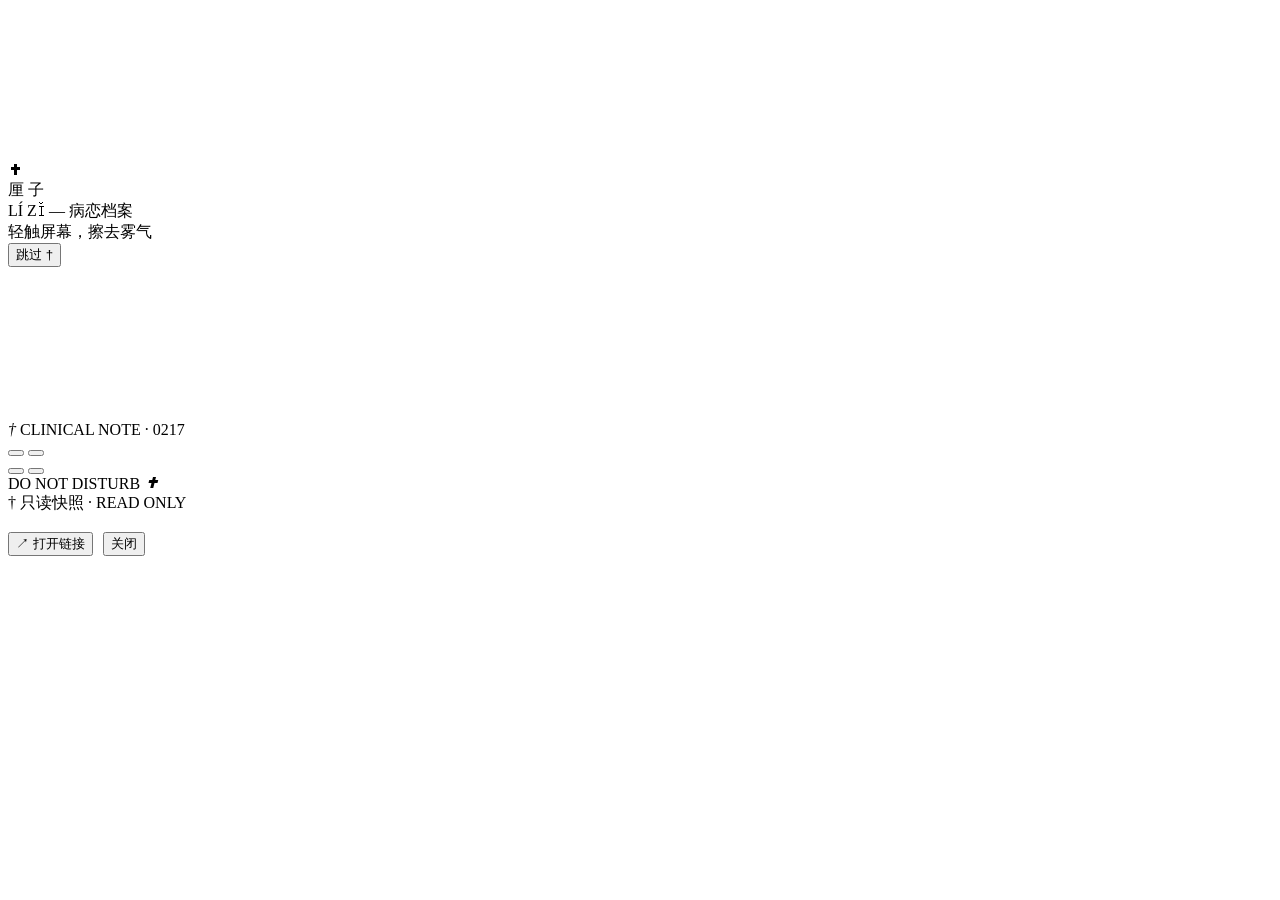
==== index.html @ bb09a0b1 "add index.html" ====
<!doctype html>
<html lang="zh-CN" data-theme="noir">
<head>
<meta charset="utf-8">
<meta name="viewport" content="width=device-width,initial-scale=1,maximum-scale=1,viewport-fit=cover,user-scalable=no">
<meta name="theme-color" content="#070a10">
<meta name="format-detection" content="telephone=no">
<meta name="description" content="厘子 · 病恋档案 / LÍ ZǏ — 一台只收一条信号的小手机">
<title>厘 子 · 病恋档案</title>
<link rel="stylesheet" href="style.css">
</head>
<body>

<!-- 进场动画：起雾车窗 + 雨滴 + 擦玻璃 -->
<div id="intro" class="intro">
  <div class="introBg" id="introBg"></div>
  <div class="introFog" id="introFog"></div>
  <canvas id="introClear" class="introLayer"></canvas>
  <canvas id="introRain" class="introLayer"></canvas>
  <div class="introVignette"></div>
  <div class="introCenter" id="introCenter">
    <div class="introCross">✝</div>
    <div class="introTitle" id="introTitle">厘 子</div>
    <div class="introSub" id="introSub">LÍ ZǏ — 病恋档案</div>
    <div class="introRule"></div>
  </div>
  <div class="introTip" id="introTip">轻触屏幕，擦去雾气</div>
  <button class="introSkip" id="introSkip">跳过 †</button>
</div>

<div id="bgLayer"></div>
<div id="bgDim"></div>
<div id="glowA"></div><div id="glowB"></div>
<canvas id="rain"></canvas>
<div id="grain"></div>

<div id="stage">
  <div class="sideMark left"><i>†</i> CLINICAL NOTE · 0217</div>

  <div class="phone" id="phone">
    <div class="statusbar" id="statusbar"></div>
    <div class="topbar" id="topbar"></div>

    <div class="screen" id="screen">
      <div class="page" data-page="album" id="page-album"></div>
      <div class="page on" data-page="home" id="page-home"></div>
      <div class="page" data-page="msg" id="page-msg"></div>
      <div class="page" data-page="me" id="page-me"></div>
      <div class="pageNav">
        <button id="navPrev" aria-label="上一页"></button>
        <button id="navNext" aria-label="下一页"></button>
      </div>
    </div>

    <div class="editBar" id="editBar">
      <button id="editPanelBtn" title="后台管理"></button>
      <button id="editDoneBtn" title="退出编辑"></button>
    </div>

    <div class="tabbar" id="tabbar"></div>
    <div class="homeBar"></div>
  </div>

  <div class="sideMark right">DO NOT DISTURB <i>✝</i></div>
</div>

<div class="readBadge" id="readBadge"><span>†</span> 只读快照 · READ ONLY</div>

<div class="overlay" id="overlay"></div>
<aside class="admin" id="admin"></aside>

<div class="lightbox" id="lightbox">
  <img id="lbImg" alt="">
  <div class="lbCap" id="lbCap"></div>
  <div style="display:flex;gap:10px">
    <button class="lbBtn" id="lbLink">↗ 打开链接</button>
    <button class="lbBtn" id="lbClose">关闭</button>
  </div>
</div>

<div class="toast" id="toast"></div>
<audio id="audio" preload="auto" playsinline webkit-playsinline></audio>
<div id="musicFrame"></div>

<script src="defaults.js"></script>
<script src="app.js"></script>
</body>
</html>
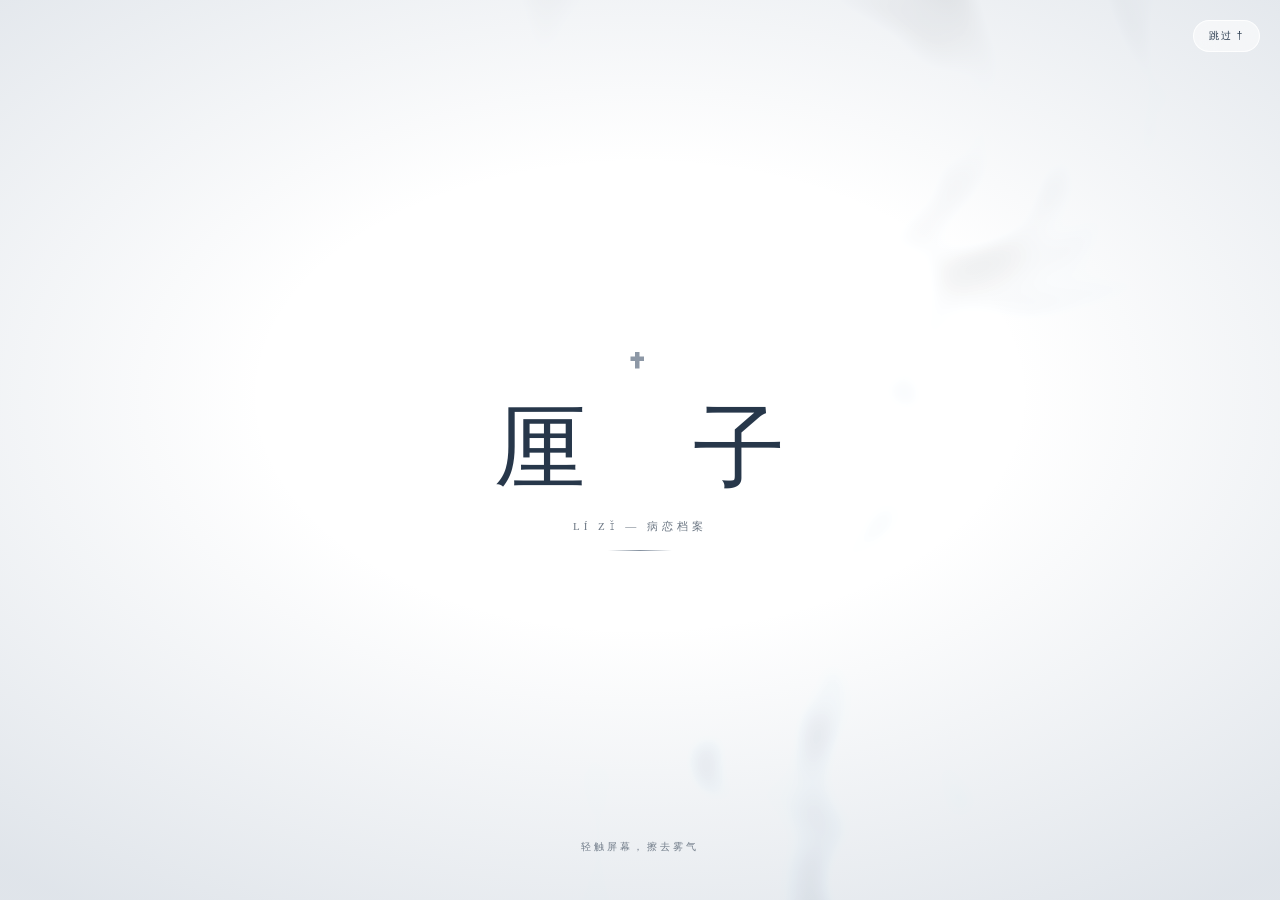
==== commit d3467464: "preload intro image" ====
--- a/index.html
+++ b/index.html
@@ -7,6 +7,7 @@
 <meta name="format-detection" content="telephone=no">
 <meta name="description" content="厘子 · 病恋档案 / LÍ ZǏ — 一台只收一条信号的小手机">
 <title>厘 子 · 病恋档案</title>
+<link rel="preload" as="image" href="assets/intro.jpg">
 <link rel="stylesheet" href="style.css">
 </head>
 <body>
--- a/style.css
+++ b/style.css
@@ -0,0 +1,457 @@
+/* 厘子 · 病恋档案 —— 视觉系统：黑白忧郁 × 浅蓝液态 × 苹果/ins 风 */
+:root{
+  --radius: 30px;
+  --glass: rgba(255,255,255,.10);
+  --glass-2: rgba(255,255,255,.055);
+  --line: rgba(255,255,255,.20);
+  --line-soft: rgba(255,255,255,.10);
+  --ink: #f2f4f7;
+  --ink-2: rgba(242,244,247,.62);
+  --ink-3: rgba(242,244,247,.38);
+  --accent: #cfe3fb;
+  --shadow: 0 18px 50px rgba(0,0,0,.45);
+  --font: -apple-system, BlinkMacSystemFont, "SF Pro Text", "PingFang SC", "Helvetica Neue", "Microsoft YaHei", sans-serif;
+  --serif: "Times New Roman", "Songti SC", "STSong", Georgia, serif;
+}
+/* noir：深蓝黑 + 浅蓝液态光，黑白内容为主体（默认，兼顾两种要求） */
+[data-theme="noir"]{
+  --bg-a:#070a10; --bg-b:#101a26; --bg-c:#1a2b3d; --bg-d:#05070b;
+  --ink:#f2f4f7; --ink-2:rgba(236,242,250,.64); --ink-3:rgba(226,238,250,.38);
+  --glass:rgba(214,230,250,.075); --glass-2:rgba(210,228,250,.045);
+  --line:rgba(220,236,255,.20); --line-soft:rgba(220,236,255,.10);
+  --accent:#b9d6f7; --shadow:0 18px 60px rgba(0,0,0,.6);
+}
+/* mono：纯黑白忧郁 */
+[data-theme="mono"]{
+  --bg-a:#000000; --bg-b:#101010; --bg-c:#1c1c1c; --bg-d:#050505;
+  --glass:rgba(255,255,255,.065); --glass-2:rgba(255,255,255,.035);
+  --line:rgba(255,255,255,.19); --line-soft:rgba(255,255,255,.09);
+  --accent:#ffffff; --shadow:0 18px 60px rgba(0,0,0,.8);
+}
+/* blue：渐变浅蓝色系 / 液态 ins 风（浅底深字） */
+[data-theme="blue"]{
+  --bg-a:#e7f1fc; --bg-b:#c6dcf3; --bg-c:#a8cbea; --bg-d:#dbeaf9;
+  --ink:#18252f; --ink-2:rgba(24,37,47,.78); --ink-3:rgba(24,37,47,.56);
+  --glass:rgba(255,255,255,.42); --glass-2:rgba(255,255,255,.28);
+  --line:rgba(255,255,255,.72); --line-soft:rgba(255,255,255,.45);
+  --accent:#3f6f9e; --shadow:0 18px 50px rgba(56,96,140,.22);
+}
+/* glass：透亮银白玻璃（默认，贴近资料图的银白/浅灰/羽翼质感） */
+[data-theme="glass"]{
+  --bg-a:#f8fafc; --bg-b:#eaf0f6; --bg-c:#dde6f0; --bg-d:#fcfdff;
+  --ink:#1b2634; --ink-2:rgba(27,38,52,.78); --ink-3:rgba(27,38,52,.52);
+  --glass:rgba(255,255,255,.54); --glass-2:rgba(255,255,255,.34);
+  --line:rgba(255,255,255,.94); --line-soft:rgba(255,255,255,.66);
+  --accent:#6d8299; --shadow:0 18px 56px rgba(86,112,145,.20);
+}
+[data-theme="glass"] #glowA{background:radial-gradient(circle,#ffffff,transparent 70%);opacity:.8}
+[data-theme="glass"] #glowB{background:radial-gradient(circle,#d9e5f2,transparent 70%);opacity:.72}
+[data-theme="glass"] #grain{opacity:.07}
+[data-theme="glass"] .glass,[data-theme="glass"] .albumItem,[data-theme="glass"] .appIcon{border-color:rgba(148,170,196,.30)}
+[data-theme="glass"] .appIcon{box-shadow:inset 0 1px 0 rgba(255,255,255,.92),0 8px 20px rgba(90,115,145,.18)}
+[data-theme="glass"] .stickyNote{background:linear-gradient(150deg,rgba(255,255,255,.82),rgba(255,255,255,.44));border-color:rgba(148,170,196,.32)}
+[data-theme="glass"] .bubbleRow.me .bubble{background:rgba(118,150,186,.26);border-color:rgba(255,255,255,.92)}
+[data-theme="glass"] .tabbar{box-shadow:0 -10px 34px rgba(110,135,165,.14)}
+[data-theme="glass"] .admin .iconBtn{color:rgba(235,244,255,.86);border-color:rgba(255,255,255,.22);background:rgba(255,255,255,.08)}
+
+*{box-sizing:border-box;-webkit-tap-highlight-color:transparent}
+html,body{height:100%;margin:0}
+body{
+  font-family:var(--font); color:var(--ink); overflow:hidden;
+  background:
+    radial-gradient(120% 90% at 12% 8%, var(--bg-c) 0%, transparent 55%),
+    radial-gradient(100% 80% at 88% 92%, var(--bg-b) 0%, transparent 60%),
+    linear-gradient(155deg, var(--bg-a) 0%, var(--bg-b) 48%, var(--bg-d) 100%);
+  transition:background .6s ease, color .4s ease;
+  -webkit-font-smoothing:antialiased;
+}
+button,input,textarea,select{font-family:inherit;color:inherit}
+button{cursor:pointer;border:0;background:none}
+a{color:inherit;text-decoration:none}
+
+/* ---------- 背景层：自定义图 / 雨雾 / 光晕 ---------- */
+#bgLayer{position:fixed;inset:-8%;z-index:0;background-size:cover;background-position:center;
+  filter:blur(var(--bg-blur,0px)) saturate(1.05);opacity:.9;transition:filter .5s}
+#bgDim{position:fixed;inset:0;z-index:1;background:rgba(0,0,0,var(--bg-dim,.42));pointer-events:none}
+#glowA,#glowB{position:fixed;z-index:1;border-radius:50%;filter:blur(90px);pointer-events:none;opacity:.42}
+#glowA{width:52vw;height:52vw;left:-12vw;top:-14vw;background:radial-gradient(circle,#7fb4ea,transparent 70%)}
+#glowB{width:44vw;height:44vw;right:-12vw;bottom:-16vw;background:radial-gradient(circle,#c9ddf4,transparent 70%)}
+[data-theme="mono"] #glowA,[data-theme="mono"] #glowB{opacity:.12}
+#rain{position:fixed;inset:0;z-index:2;pointer-events:none;opacity:.9}
+#grain{position:fixed;inset:0;z-index:2;pointer-events:none;opacity:.16;
+  background-image:url("data:image/svg+xml,%3Csvg xmlns='http://www.w3.org/2000/svg' width='140' height='140'%3E%3Cfilter id='n'%3E%3CfeTurbulence type='fractalNoise' baseFrequency='.85' numOctaves='3'/%3E%3C/filter%3E%3Crect width='100%25' height='100%25' filter='url(%23n)' opacity='.4'/%3E%3C/svg%3E")}
+
+/* ---------- 舞台 & 小手机 ---------- */
+#stage{position:relative;z-index:3;height:100%;display:flex;align-items:center;justify-content:center;gap:44px;padding:18px}
+.phone{
+  position:relative;width:390px;height:min(844px,calc(100vh - 36px));flex:none;
+  border-radius:52px;overflow:hidden;isolation:isolate;
+  background:linear-gradient(165deg,var(--glass),var(--glass-2));
+  -webkit-backdrop-filter:blur(26px) saturate(165%);backdrop-filter:blur(26px) saturate(165%);
+  border:1px solid var(--line);
+  box-shadow:var(--shadow),inset 0 1px 0 rgba(255,255,255,.22),inset 0 0 60px rgba(140,190,240,.06);
+  display:flex;flex-direction:column;
+}
+.phone::before{content:"";position:absolute;inset:0;pointer-events:none;z-index:9;border-radius:52px;
+  background:linear-gradient(115deg,rgba(255,255,255,.16),transparent 24%,transparent 74%,rgba(255,255,255,.06));}
+.phone::after{content:"";position:absolute;inset:0;pointer-events:none;z-index:0;
+  background:radial-gradient(90% 60% at 50% 0%,rgba(190,220,255,.11),transparent 70%);}
+
+/* 侧边装饰 */
+.sideMark{position:absolute;z-index:10;display:flex;align-items:center;gap:8px;font-size:10px;letter-spacing:.32em;color:var(--ink-3);writing-mode:vertical-rl}
+.sideMark.left{left:-30px;top:26%}.sideMark.right{right:-30px;bottom:24%}
+.sideMark i{font-style:normal;font-family:var(--serif);font-size:15px;letter-spacing:0;color:var(--accent)}
+
+/* ---------- 状态栏 ---------- */
+.statusbar{height:46px;flex:none;display:grid;grid-template-columns:1fr auto 1fr;align-items:center;padding:14px 26px 0;
+  font-size:12px;font-weight:600;letter-spacing:.02em;z-index:8;color:var(--ink)}
+.sb-left{display:flex;align-items:center;gap:6px;justify-self:start;min-width:0}
+.sb-right{display:flex;align-items:center;gap:6px;justify-self:end;min-width:0}
+.sb-right .bars{display:flex;align-items:flex-end;gap:2px;height:10px}
+.sb-right .bars i{width:2.5px;background:currentColor;border-radius:1px;display:block}
+.sb-right .bars i:nth-child(1){height:4px}.sb-right .bars i:nth-child(2){height:6px}
+.sb-right .bars i:nth-child(3){height:8px}.sb-right .bars i:nth-child(4){height:10px}
+.sb-bat{width:19px;height:10px;border:1.2px solid currentColor;border-radius:3px;position:relative;padding:1.5px}
+.sb-bat::after{content:"";position:absolute;right:-3.5px;top:3px;width:2px;height:4px;background:currentColor;border-radius:0 1px 1px 0}
+.sb-bat i{display:block;height:100%;width:74%;background:currentColor;border-radius:1px}
+.island{justify-self:center;min-width:96px;height:24px;border-radius:20px;background:rgba(0,0,0,.58);
+  display:flex;align-items:center;justify-content:center;gap:7px;padding:0 12px;
+  font-size:9px;letter-spacing:.16em;color:rgba(255,255,255,.78);border:1px solid rgba(255,255,255,.09)}
+[data-theme="blue"] .island{background:rgba(30,50,70,.7)}
+.island img{width:14px;height:14px;border-radius:50%;object-fit:cover}
+.island .dot{width:7px;height:7px;border-radius:50%;background:#8fb6e0;box-shadow:0 0 8px #8fb6e0}
+
+/* ---------- 顶栏 ---------- */
+.topbar{flex:none;padding:14px 22px 12px;display:flex;align-items:center;gap:11px;z-index:8}
+.topbar .logo{width:34px;height:34px;border-radius:12px;flex:none;object-fit:cover;
+  border:1px solid var(--line);background:var(--glass);display:flex;align-items:center;justify-content:center;color:var(--accent)}
+.topbar .logo img{width:100%;height:100%;border-radius:11px;object-fit:cover}
+.topbar .tt{flex:1;min-width:0}
+.topbar h1{margin:0;font-size:18px;letter-spacing:.22em;font-weight:600;line-height:1.2}
+.topbar p{margin:3px 0 0;font-size:8.5px;letter-spacing:.13em;color:var(--ink-3);white-space:nowrap;overflow:hidden;text-overflow:ellipsis}
+.iconBtn{width:34px;height:34px;border-radius:50%;display:flex;align-items:center;justify-content:center;
+  background:var(--glass);border:1px solid var(--line-soft);color:var(--ink-2);flex:none;transition:.2s}
+.iconBtn:active{transform:scale(.88);background:var(--glass-2)}
+
+/* ---------- 内容区 ---------- */
+.screen{flex:1;position:relative;overflow:hidden;z-index:5}
+.page{position:absolute;inset:0;overflow-y:auto;overflow-x:hidden;padding:6px 20px 118px;
+  opacity:0;transform:translateY(12px) scale(.985);pointer-events:none;transition:opacity .38s ease,transform .38s cubic-bezier(.22,1,.36,1);
+  scrollbar-width:none}
+.page::-webkit-scrollbar{display:none}
+.page.on{opacity:1;transform:none;pointer-events:auto}
+.page-head{display:flex;align-items:baseline;justify-content:space-between;margin:6px 2px 16px}
+.page-head .k{font-size:11px;letter-spacing:.3em;color:var(--ink-2);text-transform:uppercase}
+.page-head .idx{font-family:var(--serif);font-size:11px;letter-spacing:.18em;color:var(--ink-3)}
+
+.glass{position:relative;background:var(--glass);border:1px solid var(--line-soft);border-radius:22px;
+  -webkit-backdrop-filter:blur(20px) saturate(165%);backdrop-filter:blur(20px) saturate(165%);
+  box-shadow:inset 0 1px 0 rgba(255,255,255,.14),0 8px 26px rgba(0,0,0,.14);overflow:hidden}
+.glass::after{content:"";position:absolute;inset:0;pointer-events:none;border-radius:22px;
+  background:linear-gradient(120deg,rgba(255,255,255,.10),transparent 38%)}
+.card{padding:16px 17px}
+.tap{transition:transform .22s cubic-bezier(.22,1,.36,1),background .25s,border-color .25s}
+.tap:active{transform:scale(.965)}
+.tap.lit{background:var(--glass-2);border-color:var(--line)}
+.divider{height:1px;background:var(--line-soft);margin:14px 0}
+.mono{font-family:var(--serif)}
+.tiny{font-size:9px;letter-spacing:.2em;color:var(--ink-3);text-transform:uppercase}
+.serifLine{font-family:var(--serif);font-style:italic;letter-spacing:.04em}
+.crossD{color:var(--accent);font-family:var(--serif)}
+[data-txt]{outline:none;transition:background .2s,box-shadow .2s;border-radius:5px}
+body.editing [data-txt]{cursor:text}
+body.editing [data-txt]:hover{background:rgba(180,215,255,.12);box-shadow:0 0 0 1px var(--line-soft)}
+body.editing [data-txt]:focus{background:rgba(180,215,255,.18);box-shadow:0 0 0 1px var(--accent)}
+[contenteditable="true"]{outline:none}
+
+/* ---------- 主页 ---------- */
+.profileCard{padding:20px 18px 18px}
+.profileCard .sig{display:flex;align-items:center;gap:12px}
+.profileCard .avatar{width:52px;height:52px;border-radius:18px;flex:none;display:flex;align-items:center;justify-content:center;
+  background:linear-gradient(150deg,rgba(255,255,255,.14),rgba(255,255,255,.02));border:1px solid var(--line);color:var(--accent)}
+.profileCard .avatar img{width:100%;height:100%;border-radius:17px;object-fit:cover}
+.profileCard h2{margin:0;font-size:22px;letter-spacing:.16em;font-weight:600}
+.profileCard .en{font-family:var(--serif);font-size:10px;letter-spacing:.32em;color:var(--ink-3);margin-top:4px}
+.badges{display:flex;flex-wrap:wrap;gap:6px;margin-top:14px}
+.badge{font-size:9.5px;letter-spacing:.12em;padding:5px 10px;border-radius:20px;border:1px solid var(--line-soft);
+  background:var(--glass-2);color:var(--ink-2)}
+.tagline{margin:16px 0 3px;font-family:var(--serif);font-size:15px;line-height:1.6;letter-spacing:.05em}
+.subline{font-size:10.5px;color:var(--ink-3);letter-spacing:.08em}
+.rows{margin-top:16px}
+.rowline{display:flex;justify-content:space-between;gap:12px;padding:7px 0;border-bottom:1px dashed var(--line-soft);font-size:10.5px}
+.rowline span:first-child{color:var(--ink-3);letter-spacing:.12em}
+.rowline span:last-child{color:var(--ink);letter-spacing:.04em;text-align:right}
+.verse{white-space:pre-line;font-family:var(--serif);font-size:13px;line-height:1.9;color:var(--ink-2);font-style:italic}
+.footMark{text-align:center;font-size:9px;letter-spacing:.28em;color:var(--ink-3);margin:18px 0 4px}
+
+.appGrid{display:grid;grid-template-columns:repeat(4,1fr);gap:13px 8px;margin-top:4px}
+.appItem{display:flex;flex-direction:column;align-items:center;gap:7px;position:relative}
+.appIcon{width:56px;height:56px;border-radius:18px;display:flex;align-items:center;justify-content:center;
+  background:linear-gradient(155deg,var(--glass),var(--glass-2));
+  border:1px solid var(--line);-webkit-backdrop-filter:blur(14px);backdrop-filter:blur(14px);
+  box-shadow:inset 0 1px 0 rgba(255,255,255,.2),0 6px 16px rgba(0,0,0,.16);color:var(--ink);
+  transition:transform .24s cubic-bezier(.22,1,.36,1),box-shadow .24s}
+.appIcon:active{transform:scale(.86);box-shadow:inset 0 1px 0 rgba(255,255,255,.3),0 2px 8px rgba(0,0,0,.2)}
+.appIcon img{width:100%;height:100%;border-radius:17px;object-fit:cover}
+.appItem .nm{font-size:9.5px;color:var(--ink-2);letter-spacing:.06em;max-width:66px;text-align:center;overflow:hidden;text-overflow:ellipsis;white-space:nowrap}
+.appItem .miniLink{position:absolute;top:-4px;right:2px;width:15px;height:15px;border-radius:50%;background:var(--accent);color:#0b1420;display:flex;align-items:center;justify-content:center;font-size:9px;opacity:0;transition:.2s}
+.appItem.hasLink .miniLink{opacity:.85}
+
+.stickyNote{padding:14px 15px;border-radius:16px;background:linear-gradient(150deg,rgba(255,255,255,.13),rgba(255,255,255,.035));
+  border:1px solid var(--line-soft);-webkit-backdrop-filter:blur(14px);backdrop-filter:blur(14px);position:relative}
+.stickyNote .txt{font-size:11.5px;line-height:1.7;letter-spacing:.05em;white-space:pre-line}
+.stickyNote .lk{position:absolute;right:10px;top:9px;font-size:10px;color:var(--accent);opacity:.75}
+.stack{display:flex;flex-direction:column;gap:10px}
+
+/* ---------- 音乐 ---------- */
+.musicCard{display:flex;align-items:center;gap:12px;padding:12px}
+.musicCover{width:46px;height:46px;border-radius:12px;flex:none;object-fit:cover;display:flex;align-items:center;justify-content:center;
+  background:linear-gradient(145deg,rgba(255,255,255,.16),rgba(255,255,255,.03));border:1px solid var(--line-soft);color:var(--accent)}
+.musicCover img{width:100%;height:100%;border-radius:11px;object-fit:cover}
+.musicCard .mi{flex:1;min-width:0}
+.musicCard .mt{font-size:12px;font-weight:600;white-space:nowrap;overflow:hidden;text-overflow:ellipsis}
+.musicCard .ma{font-size:9.5px;color:var(--ink-3);margin-top:3px;white-space:nowrap;overflow:hidden;text-overflow:ellipsis}
+.eq{display:flex;align-items:flex-end;gap:2px;height:12px;margin-top:5px}
+.eq i{width:2px;background:var(--accent);border-radius:1px;animation:eq .9s ease-in-out infinite alternate}
+.eq i:nth-child(1){height:5px;animation-delay:0s}.eq i:nth-child(2){height:11px;animation-delay:.2s}
+.eq i:nth-child(3){height:7px;animation-delay:.4s}.eq i:nth-child(4){height:9px;animation-delay:.15s}
+.eq.off i{animation:none;height:3px;opacity:.4}
+@keyframes eq{to{height:3px}}
+.playBtn{width:38px;height:38px;border-radius:50%;flex:none;display:flex;align-items:center;justify-content:center;
+  background:var(--ink);color:var(--bg-a);box-shadow:0 4px 14px rgba(0,0,0,.25);transition:transform .2s}
+[data-theme="blue"] .playBtn{background:#18252f;color:#eaf3fc}
+.playBtn:active{transform:scale(.86)}
+
+/* ---------- 相册 ---------- */
+.albumGrid{display:grid;grid-template-columns:1fr 1fr;gap:12px}
+.albumItem{border-radius:18px;overflow:hidden;position:relative;aspect-ratio:1/1.06;
+  background:linear-gradient(150deg,rgba(255,255,255,.10),rgba(255,255,255,.02));border:1px solid var(--line-soft);
+  -webkit-backdrop-filter:blur(12px);backdrop-filter:blur(12px)}
+.albumItem .ph{position:absolute;inset:0;display:flex;flex-direction:column;align-items:center;justify-content:center;gap:10px;color:var(--ink-3)}
+.albumItem .ph .crossD{font-size:34px;opacity:.5}
+.albumItem img{width:100%;height:100%;object-fit:cover;display:block;image-rendering:-webkit-optimize-contrast;image-rendering:auto}
+.albumItem .cap{position:absolute;left:0;right:0;bottom:0;padding:22px 11px 10px;font-size:10px;line-height:1.5;letter-spacing:.03em;
+  background:linear-gradient(transparent,rgba(0,0,0,.68));color:#fff;text-shadow:0 1px 4px rgba(0,0,0,.6)}
+[data-theme="blue"] .albumItem .cap{background:linear-gradient(transparent,rgba(12,26,40,.72))}
+.albumItem .corner{position:absolute;right:8px;top:8px;width:26px;height:26px;border-radius:50%;
+  background:rgba(10,16,24,.56);border:1px solid rgba(255,255,255,.28);color:#fff;display:flex;align-items:center;justify-content:center;
+  -webkit-backdrop-filter:blur(8px);backdrop-filter:blur(8px);transition:transform .2s}
+.albumItem .corner:active{transform:scale(.82)}
+.albumItem.addItem{display:flex;align-items:center;justify-content:center;border-style:dashed;color:var(--ink-3)}
+
+/* ---------- 消息 ---------- */
+.metaRow{display:flex;gap:10px;margin-bottom:12px}
+.metaBox{flex:1;padding:12px 13px;border-radius:16px}
+.metaBox .tiny{display:flex;align-items:center;gap:5px}
+.metaBox .val{font-size:12px;margin-top:7px;letter-spacing:.05em}
+.noteImg{width:100%;border-radius:12px;margin-top:9px;display:block;object-fit:cover;max-height:170px}
+.noteLink{display:inline-flex;align-items:center;gap:4px;font-size:9.5px;color:var(--accent);margin-top:9px;border-bottom:1px solid var(--line-soft);padding-bottom:2px}
+.focusCard{text-align:center;padding:20px 16px}
+.focusNum{font-family:var(--serif);font-size:46px;letter-spacing:.02em;line-height:1;font-variant-numeric:tabular-nums}
+.focusCard .cap{font-size:10px;color:var(--ink-2);letter-spacing:.16em;margin-top:10px}
+.focusBtns{display:flex;gap:9px;justify-content:center;margin-top:15px}
+.pill{padding:8px 17px;border-radius:20px;border:1px solid var(--line);background:var(--glass-2);font-size:10.5px;letter-spacing:.1em;transition:.2s}
+.pill:active{transform:scale(.92)}
+.pill.solid{background:var(--ink);color:var(--bg-a);border-color:transparent}
+[data-theme="blue"] .pill.solid{background:#18252f;color:#eaf3fc}
+
+/* ---------- 聊天 ---------- */
+.chatWrap{display:flex;flex-direction:column;height:100%;padding-bottom:0}
+.chatHead{display:flex;align-items:center;gap:10px;padding:4px 2px 12px}
+.chatHead .av{width:38px;height:38px;border-radius:14px;display:flex;align-items:center;justify-content:center;
+  background:var(--glass);border:1px solid var(--line-soft);color:var(--accent)}
+.chatHead .nm{font-size:13px;letter-spacing:.1em}
+.chatHead .st{font-size:9px;color:var(--ink-3);margin-top:3px;letter-spacing:.08em}
+.chatBody{flex:1;overflow-y:auto;padding:4px 2px 14px;scrollbar-width:none}
+.chatBody::-webkit-scrollbar{display:none}
+.bubbleRow{display:flex;margin-bottom:13px;gap:8px;align-items:flex-end}
+.bubbleRow.them{justify-content:flex-start}.bubbleRow.me{justify-content:flex-end}
+.bubbleRow .bav{width:26px;height:26px;border-radius:10px;flex:none;display:flex;align-items:center;justify-content:center;
+  background:var(--glass);border:1px solid var(--line-soft);color:var(--accent)}
+.bubble{max-width:76%;padding:10px 13px 7px;border-radius:18px;font-size:11.5px;line-height:1.65;white-space:pre-line;letter-spacing:.02em;
+  -webkit-backdrop-filter:blur(12px);backdrop-filter:blur(12px)}
+.bubbleRow.them .bubble{background:var(--glass);border:1px solid var(--line-soft);border-bottom-left-radius:6px}
+.bubbleRow.me .bubble{background:rgba(175,210,250,.24);border:1px solid var(--line);border-bottom-right-radius:6px}
+[data-theme="blue"] .bubbleRow.me .bubble{background:rgba(60,110,160,.16)}
+.bubble .t{display:block;text-align:left;font-size:8.5px;color:var(--ink-3);margin-top:6px;letter-spacing:.06em;font-variant-numeric:tabular-nums;opacity:.8}
+.kwBar{display:flex;gap:7px;overflow-x:auto;padding:10px 2px;scrollbar-width:none;margin-bottom:2px}
+.kwBar::-webkit-scrollbar{display:none}
+.kwChip{flex:none;padding:7px 13px;border-radius:18px;font-size:10px;letter-spacing:.06em;
+  background:var(--glass-2);border:1px solid var(--line-soft);color:var(--ink-2);transition:.2s}
+.kwChip:active{transform:scale(.9);background:var(--glass);color:var(--ink)}
+.chatInput{display:flex;gap:8px;align-items:center;padding:10px 0 4px}
+.chatInput input{flex:1;height:38px;border-radius:19px;background:var(--glass);border:1px solid var(--line-soft);
+  padding:0 15px;font-size:11.5px;outline:none;-webkit-backdrop-filter:blur(12px);backdrop-filter:blur(12px)}
+.chatInput input::placeholder{color:var(--ink-3)}
+.chatInput .sendBtn{width:38px;height:38px;border-radius:50%;background:var(--ink);color:var(--bg-a);display:flex;align-items:center;justify-content:center;flex:none}
+[data-theme="blue"] .chatInput .sendBtn{background:#18252f;color:#eaf3fc}
+.chatInput .sendBtn:active{transform:scale(.86)}
+
+/* ---------- 底栏 ---------- */
+.tabbar{position:absolute;left:0;right:0;bottom:0;height:80px;z-index:12;display:flex;align-items:flex-start;
+  padding:9px 14px 0;gap:4px;
+  background:linear-gradient(180deg,var(--glass-2),var(--glass));
+  -webkit-backdrop-filter:blur(30px) saturate(180%);backdrop-filter:blur(30px) saturate(180%);
+  border-top:1px solid var(--line-soft)}
+.tabbar::before{content:"";position:absolute;inset:0;pointer-events:none;
+  background:linear-gradient(110deg,rgba(255,255,255,.10),transparent 45%)}
+.tab{flex:1;height:58px;display:flex;flex-direction:column;align-items:center;justify-content:center;gap:5px;
+  border-radius:18px;color:var(--ink-2);position:relative;transition:color .28s,transform .2s,background .28s;opacity:.82}
+.tab span{font-size:9px;letter-spacing:.1em}
+.tab .ic{transition:transform .3s cubic-bezier(.22,1,.36,1)}
+.tab:active{transform:scale(.9)}
+.tab.on{color:var(--ink);background:var(--glass);opacity:1}
+.tab.on .ic{transform:translateY(-2px) scale(1.06);color:var(--accent)}
+.tab.on::after{content:"";position:absolute;bottom:5px;width:4px;height:4px;border-radius:50%;background:var(--accent);box-shadow:0 0 8px var(--accent)}
+.homeBar{position:absolute;bottom:7px;left:50%;transform:translateX(-50%);width:112px;height:4px;border-radius:4px;
+  background:var(--ink-3);opacity:.55;z-index:13}
+
+/* ---------- 页面切换点击区 ---------- */
+.pageNav{position:absolute;right:0;top:44%;z-index:11;display:flex;flex-direction:column;gap:6px;opacity:.3;transition:opacity .3s}
+.pageNav:hover{opacity:.9}
+.pageNav button{width:20px;height:26px;border-radius:9px 0 0 9px;background:var(--glass-2);border:1px solid var(--line-soft);
+  border-right:0;color:var(--ink-2);display:flex;align-items:center;justify-content:center;transition:.2s}
+.pageNav button:active{transform:scale(.9);color:var(--ink)}
+
+/* ---------- 只读标记 / 编辑条 ---------- */
+.readBadge{position:fixed;left:14px;bottom:14px;z-index:60;padding:8px 13px;border-radius:20px;font-size:10px;letter-spacing:.14em;
+  background:rgba(10,16,24,.6);border:1px solid rgba(255,255,255,.2);color:#e7f0fb;-webkit-backdrop-filter:blur(14px);backdrop-filter:blur(14px);display:none;align-items:center;gap:7px}
+body.readonly .readBadge{display:flex}
+.editBar{position:absolute;top:88px;right:12px;z-index:20;display:none;gap:6px}
+body.editing .editBar{display:none}
+.editBar button{width:30px;height:30px;border-radius:50%;background:rgba(10,16,24,.55);border:1px solid rgba(255,255,255,.22);color:#eaf3fc;display:flex;align-items:center;justify-content:center;-webkit-backdrop-filter:blur(10px)}
+.editBar button:active{transform:scale(.86)}
+
+/* ---------- 管理面板 ---------- */
+.overlay{position:fixed;inset:0;z-index:70;background:rgba(0,0,0,.5);-webkit-backdrop-filter:blur(8px);backdrop-filter:blur(8px);
+  opacity:0;pointer-events:none;transition:opacity .3s}
+.overlay.on{opacity:1;pointer-events:auto}
+.admin{position:fixed;z-index:71;right:0;top:0;bottom:0;width:min(420px,100vw);
+  background:rgba(14,20,29,.86);-webkit-backdrop-filter:blur(34px) saturate(150%);backdrop-filter:blur(34px) saturate(150%);
+  border-left:1px solid rgba(255,255,255,.16);color:#eaf1fa;transform:translateX(102%);transition:transform .42s cubic-bezier(.22,1,.36,1);
+  display:flex;flex-direction:column}
+[data-theme="blue"] .admin{background:rgba(238,245,252,.9);color:#18252f;border-left-color:rgba(255,255,255,.8)}
+.admin.on{transform:none}
+/* 后台打开时：手机仍可点击预览，点空白关闭面板 */
+body.adminOpen #stage{z-index:72}
+body.adminOpen .admin{z-index:74}
+body.adminOpen .overlay{pointer-events:none}
+.adminHead{padding:20px 20px 14px;display:flex;align-items:center;gap:10px;border-bottom:1px solid rgba(255,255,255,.1)}
+.adminHead h3{margin:0;font-size:14px;letter-spacing:.18em;flex:1}
+.adminBody{flex:1;overflow-y:auto;padding:14px 18px 40px;scrollbar-width:thin}
+.adminBody::-webkit-scrollbar{width:4px}.adminBody::-webkit-scrollbar-thumb{background:rgba(255,255,255,.2);border-radius:4px}
+.sec{margin-bottom:12px;border:1px solid rgba(255,255,255,.12);border-radius:16px;overflow:hidden;background:rgba(255,255,255,.035)}
+[data-theme="blue"] .sec{border-color:rgba(30,60,90,.16);background:rgba(255,255,255,.4)}
+.sec>summary{padding:13px 15px;font-size:11.5px;letter-spacing:.14em;cursor:pointer;list-style:none;display:flex;align-items:center;gap:9px}
+.sec>summary::-webkit-details-marker{display:none}
+.sec>summary::before{content:"†";font-family:var(--serif);color:#8fb6e0;font-size:13px}
+.sec[open]>summary{border-bottom:1px solid rgba(255,255,255,.1)}
+.sec .in{padding:13px 15px 16px;display:flex;flex-direction:column;gap:11px}
+.fld label{display:block;font-size:9.5px;letter-spacing:.12em;color:rgba(210,228,248,.6);margin-bottom:5px}
+[data-theme="blue"] .fld label{color:rgba(24,37,47,.55)}
+.fld input,.fld textarea,.fld select{width:100%;border-radius:10px;padding:9px 11px;font-size:11.5px;
+  background:rgba(255,255,255,.07);border:1px solid rgba(255,255,255,.14);outline:none;color:inherit;resize:vertical}
+[data-theme="blue"] .fld input,[data-theme="blue"] .fld textarea,[data-theme="blue"] .fld select{background:rgba(255,255,255,.6);border-color:rgba(30,60,90,.18)}
+.fld input:focus,.fld textarea:focus{border-color:#8fb6e0}
+.fld textarea{min-height:62px;line-height:1.6}
+.row2{display:grid;grid-template-columns:1fr 1fr;gap:9px}
+.btnRow{display:flex;gap:8px;flex-wrap:wrap}
+.btn{padding:9px 14px;border-radius:11px;font-size:10.5px;letter-spacing:.1em;border:1px solid rgba(255,255,255,.18);
+  background:rgba(255,255,255,.07);transition:.2s}
+[data-theme="blue"] .btn{border-color:rgba(30,60,90,.2);background:rgba(255,255,255,.5)}
+.btn:active{transform:scale(.94)}
+.btn.pri{background:#cfe3fb;color:#101c28;border-color:transparent;font-weight:600}
+.btn.danger{color:#ffb4b4;border-color:rgba(255,150,150,.35)}
+.btn.sm{padding:6px 10px;font-size:9.5px}
+.itemRow{border:1px dashed rgba(255,255,255,.16);border-radius:12px;padding:10px;display:flex;flex-direction:column;gap:8px}
+[data-theme="blue"] .itemRow{border-color:rgba(30,60,90,.25)}
+.itemRow .irTop{display:flex;align-items:center;gap:6px}
+.itemRow .irTop .idx{font-family:var(--serif);font-size:11px;color:#8fb6e0;min-width:20px}
+.itemRow .irTop .sp{flex:1}
+.itemRow .irTop button{width:24px;height:24px;border-radius:8px;background:rgba(255,255,255,.07);display:flex;align-items:center;justify-content:center;color:inherit}
+.itemRow .irTop button:active{transform:scale(.85)}
+.thumb{width:46px;height:46px;border-radius:10px;object-fit:cover;border:1px solid rgba(255,255,255,.2)}
+.hint{font-size:9.5px;line-height:1.7;color:rgba(210,228,248,.55)}
+[data-theme="blue"] .hint{color:rgba(24,37,47,.55)}
+.sw{display:flex;align-items:center;justify-content:space-between;font-size:11px;gap:10px}
+.sw input[type=checkbox]{width:38px;height:22px;appearance:none;border-radius:20px;background:rgba(255,255,255,.16);position:relative;transition:.25s;flex:none}
+.sw input[type=checkbox]::after{content:"";position:absolute;top:3px;left:3px;width:16px;height:16px;border-radius:50%;background:#fff;transition:.25s}
+.sw input[type=checkbox]:checked{background:#8fb6e0}
+.sw input[type=checkbox]:checked::after{transform:translateX(16px)}
+.loginBox{padding:40px 26px;display:flex;flex-direction:column;gap:14px;align-items:center;flex:1;justify-content:center;text-align:center}
+.loginBox .lg{width:64px;height:64px;border-radius:22px;border:1px solid rgba(255,255,255,.2);display:flex;align-items:center;justify-content:center;color:#cfe3fb}
+.loginBox h3{margin:4px 0 0;font-size:16px;letter-spacing:.24em}
+.loginBox p{font-size:10px;color:rgba(210,228,248,.55);letter-spacing:.1em;line-height:1.8;margin:0}
+.loginBox input{width:100%;max-width:250px;text-align:center;letter-spacing:.2em}
+.err{color:#ffb4b4;font-size:10px;min-height:14px}
+.toast{position:fixed;left:50%;bottom:34px;transform:translate(-50%,20px);z-index:90;padding:11px 20px;border-radius:22px;
+  background:rgba(16,24,36,.88);border:1px solid rgba(255,255,255,.2);color:#eaf3fc;font-size:11px;letter-spacing:.08em;
+  -webkit-backdrop-filter:blur(14px);backdrop-filter:blur(14px);opacity:0;pointer-events:none;transition:.3s;max-width:86vw;text-align:center;line-height:1.6}
+.toast.on{opacity:1;transform:translate(-50%,0)}
+
+/* ---------- 图片放大 ---------- */
+.lightbox{position:fixed;inset:0;z-index:80;background:rgba(0,0,0,.9);-webkit-backdrop-filter:blur(18px);backdrop-filter:blur(18px);
+  display:none;align-items:center;justify-content:center;flex-direction:column;gap:14px;padding:24px}
+.lightbox.on{display:flex}
+.lightbox img{max-width:100%;max-height:78vh;object-fit:contain;border-radius:12px;image-rendering:-webkit-optimize-contrast;box-shadow:0 20px 60px rgba(0,0,0,.6)}
+.lightbox .lbCap{font-size:11.5px;color:rgba(255,255,255,.8);letter-spacing:.08em;text-align:center;max-width:80vw}
+.lightbox .lbBtn{padding:9px 18px;border-radius:20px;border:1px solid rgba(255,255,255,.28);color:#fff;font-size:10.5px;letter-spacing:.1em}
+
+@media (max-width:520px){
+  #stage{padding:0;gap:0}
+  .phone{width:100vw;height:100vh;height:100dvh;border-radius:0;border:0}
+  .phone::before{border-radius:0}
+  .sideMark{display:none}
+  .admin{width:100vw}
+  .statusbar{height:auto;min-height:46px;padding-top:max(14px,env(safe-area-inset-top));padding-bottom:4px}
+  .tabbar{height:calc(80px + env(safe-area-inset-bottom));padding-bottom:env(safe-area-inset-bottom)}
+  .homeBar{bottom:calc(7px + env(safe-area-inset-bottom))}
+  .page{padding-bottom:calc(112px + env(safe-area-inset-bottom))}
+}
+#page-me{padding-bottom:96px}
+
+/* ============ 进场动画：起雾车窗 / 雨滴 / 擦玻璃 ============ */
+.intro{position:fixed;inset:0;z-index:100;overflow:hidden;background:#eef3f8;
+  transition:opacity 1.05s ease,transform 1.2s cubic-bezier(.22,1,.36,1)}
+.intro.done{opacity:0;transform:scale(1.055);pointer-events:none}
+.introBg,.introFog{position:absolute;inset:-5%;background-size:cover;background-position:center;background-repeat:no-repeat}
+.introBg{z-index:1;filter:brightness(1.05) contrast(.97)}
+.introFog{z-index:2;filter:blur(14px) brightness(1.12) saturate(.74);transform:scale(1.09);transition:opacity .9s ease}
+.introFog::after{content:"";position:absolute;inset:0;
+  background:radial-gradient(110% 80% at 34% 22%,rgba(255,255,255,.60),transparent 72%),
+              linear-gradient(180deg,rgba(255,255,255,.42),rgba(233,241,249,.48))}
+.introFog.clear{opacity:0}
+.introLayer{position:absolute;inset:0;width:100%;height:100%;pointer-events:none}
+#introClear{z-index:3}
+#introRain{z-index:4}
+.introVignette{position:absolute;inset:0;z-index:5;pointer-events:none;
+  background:radial-gradient(78% 68% at 50% 44%,transparent 38%,rgba(112,134,160,.22) 100%)}
+.introCenter{position:absolute;inset:0;z-index:6;display:flex;flex-direction:column;align-items:center;justify-content:center;
+  gap:16px;pointer-events:none;text-align:center;padding:0 24px}
+.introCross{font-family:var(--serif);font-size:24px;color:rgba(58,78,102,.58);letter-spacing:.2em;
+  animation:introIn 1.5s .1s both}
+.introTitle{font-size:clamp(52px,12vw,92px);font-weight:300;color:#27374a;
+  letter-spacing:.44em;text-indent:.44em;line-height:1.2;
+  text-shadow:0 2px 26px rgba(255,255,255,.95),0 0 60px rgba(255,255,255,.7);
+  animation:introIn 1.8s .18s both}
+.introSub{font-family:var(--serif);font-size:11px;letter-spacing:.36em;color:rgba(39,55,74,.68);
+  animation:introIn 1.8s .5s both}
+.introRule{width:64px;height:1px;background:linear-gradient(90deg,transparent,rgba(58,78,102,.62),transparent);
+  animation:introIn 1.8s .7s both}
+.introCenter.out{animation:introOut .95s cubic-bezier(.22,1,.36,1) forwards}
+@keyframes introIn{from{opacity:0;filter:blur(14px);transform:translateY(14px) scale(.96);letter-spacing:.9em}
+  to{opacity:1;filter:blur(0);transform:none}}
+@keyframes introOut{to{opacity:0;filter:blur(12px);transform:scale(1.18)}}
+.introTip{position:absolute;left:0;right:0;bottom:calc(46px + env(safe-area-inset-bottom));z-index:7;text-align:center;
+  font-size:10px;letter-spacing:.32em;color:rgba(39,55,74,.62);pointer-events:none;
+  animation:tipPulse 2.4s ease-in-out infinite}
+@keyframes tipPulse{0%,100%{opacity:.42}50%{opacity:.95}}
+.introSkip{position:absolute;right:20px;top:calc(20px + env(safe-area-inset-top));z-index:7;
+  padding:8px 15px;border-radius:20px;font-size:10px;letter-spacing:.16em;color:#2a3b4e;
+  background:rgba(255,255,255,.55);border:1px solid rgba(255,255,255,.85);
+  -webkit-backdrop-filter:blur(14px);backdrop-filter:blur(14px);transition:.2s}
+.introSkip:active{transform:scale(.9)}
+@media (max-width:520px){
+  .introTitle{font-size:clamp(46px,15vw,68px);letter-spacing:.34em;text-indent:.34em}
+  .introSub{font-size:9.5px;letter-spacing:.24em}
+}
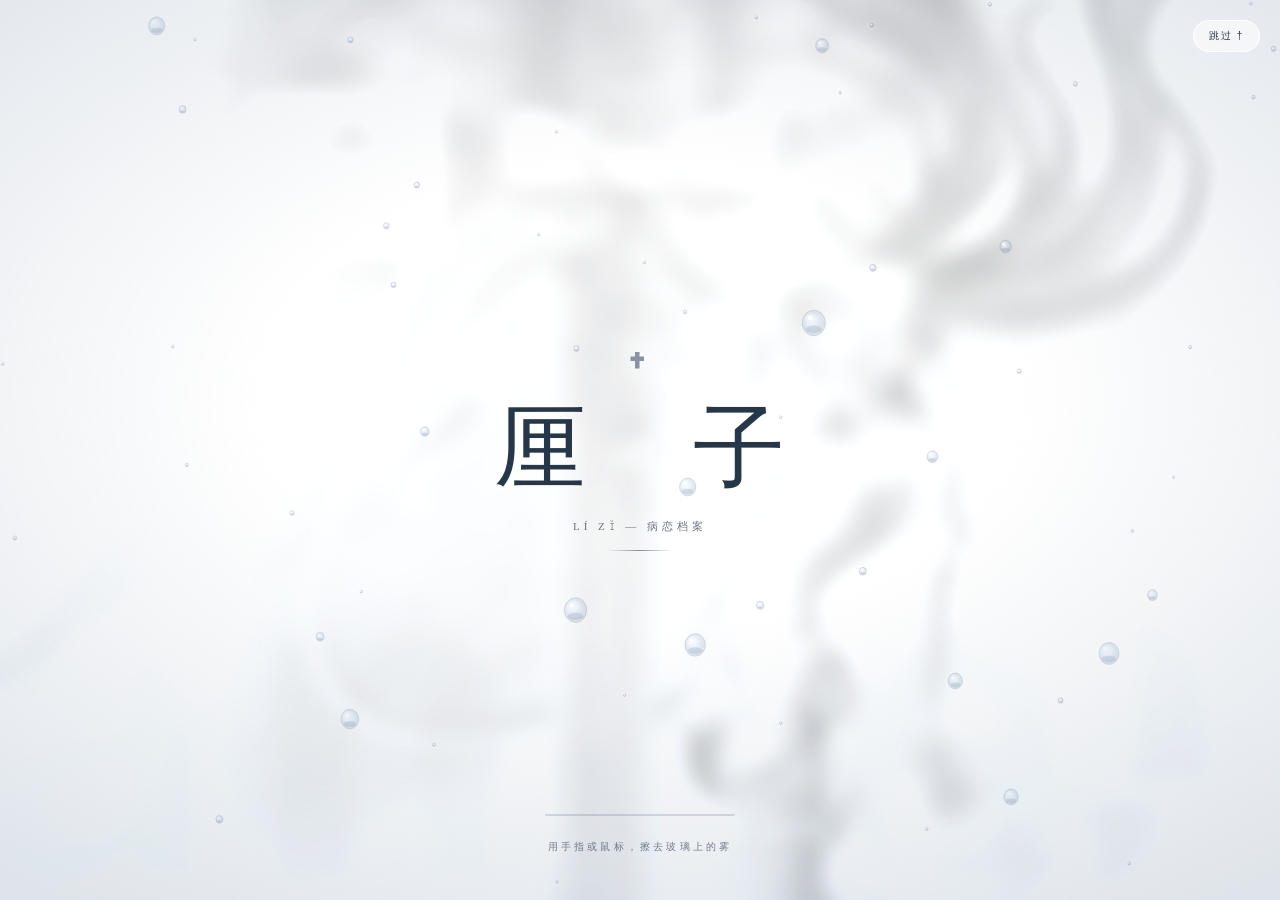
==== commit dd327a64: "v3: 仿真雨滴/手动擦除/内置音乐与相册/透亮玻璃亮边" ====
--- a/index.html
+++ b/index.html
@@ -25,7 +25,8 @@
     <div class="introSub" id="introSub">LÍ ZǏ — 病恋档案</div>
     <div class="introRule"></div>
   </div>
-  <div class="introTip" id="introTip">轻触屏幕，擦去雾气</div>
+  <div class="introProg" id="introProg"><i id="introProgBar"></i></div>
+  <div class="introTip" id="introTip">用手指或鼠标，擦去玻璃上的雾</div>
   <button class="introSkip" id="introSkip">跳过 †</button>
 </div>
 
--- a/style.css
+++ b/style.css
@@ -39,20 +39,38 @@
 /* glass：透亮银白玻璃（默认，贴近资料图的银白/浅灰/羽翼质感） */
 [data-theme="glass"]{
   --bg-a:#f8fafc; --bg-b:#eaf0f6; --bg-c:#dde6f0; --bg-d:#fcfdff;
-  --ink:#1b2634; --ink-2:rgba(27,38,52,.78); --ink-3:rgba(27,38,52,.52);
-  --glass:rgba(255,255,255,.54); --glass-2:rgba(255,255,255,.34);
-  --line:rgba(255,255,255,.94); --line-soft:rgba(255,255,255,.66);
-  --accent:#6d8299; --shadow:0 18px 56px rgba(86,112,145,.20);
+  --ink:#16212e; --ink-2:rgba(22,33,46,.84); --ink-3:rgba(22,33,46,.58);
+  --glass:rgba(255,255,255,.30); --glass-2:rgba(255,255,255,.15);
+  --line:rgba(255,255,255,.98); --line-soft:rgba(255,255,255,.72);
+  --accent:#5d7691; --shadow:0 18px 56px rgba(86,112,145,.18);
 }
 [data-theme="glass"] #glowA{background:radial-gradient(circle,#ffffff,transparent 70%);opacity:.8}
 [data-theme="glass"] #glowB{background:radial-gradient(circle,#d9e5f2,transparent 70%);opacity:.72}
-[data-theme="glass"] #grain{opacity:.07}
-[data-theme="glass"] .glass,[data-theme="glass"] .albumItem,[data-theme="glass"] .appIcon{border-color:rgba(148,170,196,.30)}
-[data-theme="glass"] .appIcon{box-shadow:inset 0 1px 0 rgba(255,255,255,.92),0 8px 20px rgba(90,115,145,.18)}
-[data-theme="glass"] .stickyNote{background:linear-gradient(150deg,rgba(255,255,255,.82),rgba(255,255,255,.44));border-color:rgba(148,170,196,.32)}
-[data-theme="glass"] .bubbleRow.me .bubble{background:rgba(118,150,186,.26);border-color:rgba(255,255,255,.92)}
-[data-theme="glass"] .tabbar{box-shadow:0 -10px 34px rgba(110,135,165,.14)}
+[data-theme="glass"] #grain{opacity:.055}
+[data-theme="glass"] #bgLayer{opacity:.72}
+[data-theme="glass"] .glass,[data-theme="glass"] .albumItem,[data-theme="glass"] .appIcon{border-color:rgba(255,255,255,.80)}
+/* 细边框提亮边缘：每块玻璃一圈 1px 内高光 + 顶部亮线 */
+[data-theme="glass"] .glass,[data-theme="glass"] .albumItem,[data-theme="glass"] .appIcon,[data-theme="glass"] .stickyNote,[data-theme="glass"] .metaBox,[data-theme="glass"] .focusCard,[data-theme="glass"] .musicCard{
+  box-shadow:inset 0 0 0 1px rgba(255,255,255,.62),inset 0 1px 0 rgba(255,255,255,.92),0 8px 24px rgba(92,118,148,.13);
+}
+[data-theme="glass"] .appIcon{box-shadow:inset 0 0 0 1px rgba(255,255,255,.7),inset 0 1px 0 rgba(255,255,255,.95),0 8px 20px rgba(90,115,145,.14)}
+[data-theme="glass"] .stickyNote{background:linear-gradient(150deg,rgba(255,255,255,.70),rgba(255,255,255,.34));border-color:rgba(255,255,255,.82)}
+[data-theme="glass"] .bubbleRow.me .bubble{background:rgba(118,150,186,.26);border-color:rgba(255,255,255,.95)}
+[data-theme="glass"] .tabbar{box-shadow:0 -10px 34px rgba(110,135,165,.12),inset 0 1px 0 rgba(255,255,255,.9)}
 [data-theme="glass"] .admin .iconBtn{color:rgba(235,244,255,.86);border-color:rgba(255,255,255,.22);background:rgba(255,255,255,.08)}
+/* 手机外壳：更透的玻璃 + 一圈细亮描边 */
+[data-theme="glass"] .phone{
+  background:linear-gradient(165deg,rgba(255,255,255,.22),rgba(255,255,255,.09));
+  border:1px solid rgba(255,255,255,.92);
+  box-shadow:var(--shadow),
+    inset 0 0 0 1px rgba(255,255,255,.55),
+    inset 0 1px 0 rgba(255,255,255,.95),
+    inset 0 0 34px rgba(255,255,255,.22),
+    0 0 0 1px rgba(255,255,255,.30);
+}
+[data-theme="glass"] .phone::before{
+  background:linear-gradient(118deg,rgba(255,255,255,.42),rgba(255,255,255,0) 22%,rgba(255,255,255,0) 76%,rgba(255,255,255,.16));
+}
 
 *{box-sizing:border-box;-webkit-tap-highlight-color:transparent}
 html,body{height:100%;margin:0}
@@ -89,13 +107,16 @@
   background:linear-gradient(165deg,var(--glass),var(--glass-2));
   -webkit-backdrop-filter:blur(26px) saturate(165%);backdrop-filter:blur(26px) saturate(165%);
   border:1px solid var(--line);
-  box-shadow:var(--shadow),inset 0 1px 0 rgba(255,255,255,.22),inset 0 0 60px rgba(140,190,240,.06);
+  box-shadow:var(--shadow),inset 0 0 0 1px rgba(255,255,255,.30),inset 0 1px 0 rgba(255,255,255,.42),inset 0 0 60px rgba(140,190,240,.06);
   display:flex;flex-direction:column;
 }
+/* 细边框提亮边缘：一圈高光内描边，玻璃边缘更立体 */
 .phone::before{content:"";position:absolute;inset:0;pointer-events:none;z-index:9;border-radius:52px;
-  background:linear-gradient(115deg,rgba(255,255,255,.16),transparent 24%,transparent 74%,rgba(255,255,255,.06));}
-.phone::after{content:"";position:absolute;inset:0;pointer-events:none;z-index:0;
-  background:radial-gradient(90% 60% at 50% 0%,rgba(190,220,255,.11),transparent 70%);}
+  background:linear-gradient(115deg,rgba(255,255,255,.16),transparent 24%,transparent 74%,rgba(255,255,255,.06));
+  box-shadow:inset 0 0 0 1px rgba(255,255,255,.42),inset 0 1px 0 rgba(255,255,255,.7),inset 0 -1px 0 rgba(255,255,255,.18);}
+.phone::after{content:"";position:absolute;inset:0;pointer-events:none;z-index:0;border-radius:52px;
+  background:radial-gradient(90% 60% at 50% 0%,rgba(190,220,255,.11),transparent 70%);
+  box-shadow:inset 0 0 0 1px rgba(255,255,255,.34),inset 0 1px 2px rgba(255,255,255,.5);}
 
 /* 侧边装饰 */
 .sideMark{position:absolute;z-index:10;display:flex;align-items:center;gap:8px;font-size:10px;letter-spacing:.32em;color:var(--ink-3);writing-mode:vertical-rl}
@@ -412,15 +433,24 @@
 
 /* ============ 进场动画：起雾车窗 / 雨滴 / 擦玻璃 ============ */
 .intro{position:fixed;inset:0;z-index:100;overflow:hidden;background:#eef3f8;
+  touch-action:none;-webkit-user-select:none;user-select:none;cursor:crosshair;
   transition:opacity 1.05s ease,transform 1.2s cubic-bezier(.22,1,.36,1)}
 .intro.done{opacity:0;transform:scale(1.055);pointer-events:none}
 .introBg,.introFog{position:absolute;inset:-5%;background-size:cover;background-position:center;background-repeat:no-repeat}
 .introBg{z-index:1;filter:brightness(1.05) contrast(.97)}
-.introFog{z-index:2;filter:blur(14px) brightness(1.12) saturate(.74);transform:scale(1.09);transition:opacity .9s ease}
+.introFog{z-index:2;filter:blur(10px) brightness(1.05) saturate(.82);transform:scale(1.06);
+  transition:opacity .9s ease;will-change:opacity}
 .introFog::after{content:"";position:absolute;inset:0;
-  background:radial-gradient(110% 80% at 34% 22%,rgba(255,255,255,.60),transparent 72%),
-              linear-gradient(180deg,rgba(255,255,255,.42),rgba(233,241,249,.48))}
+  background:radial-gradient(110% 80% at 34% 22%,rgba(255,255,255,.46),transparent 74%),
+              linear-gradient(180deg,rgba(255,255,255,.30),rgba(233,241,249,.36))}
 .introFog.clear{opacity:0}
+/* 手动擦除进度条 */
+.introProg{position:absolute;left:50%;transform:translateX(-50%);
+  bottom:calc(84px + env(safe-area-inset-bottom));z-index:7;width:min(190px,52vw);height:2px;
+  border-radius:4px;background:rgba(58,78,102,.18);overflow:hidden;pointer-events:none}
+.introProg i{display:block;height:100%;width:0%;border-radius:4px;
+  background:linear-gradient(90deg,rgba(96,126,158,.55),#3d5670);transition:width .16s linear}
+.introProg.done{opacity:0;transition:opacity .5s}
 .introLayer{position:absolute;inset:0;width:100%;height:100%;pointer-events:none}
 #introClear{z-index:3}
 #introRain{z-index:4}
